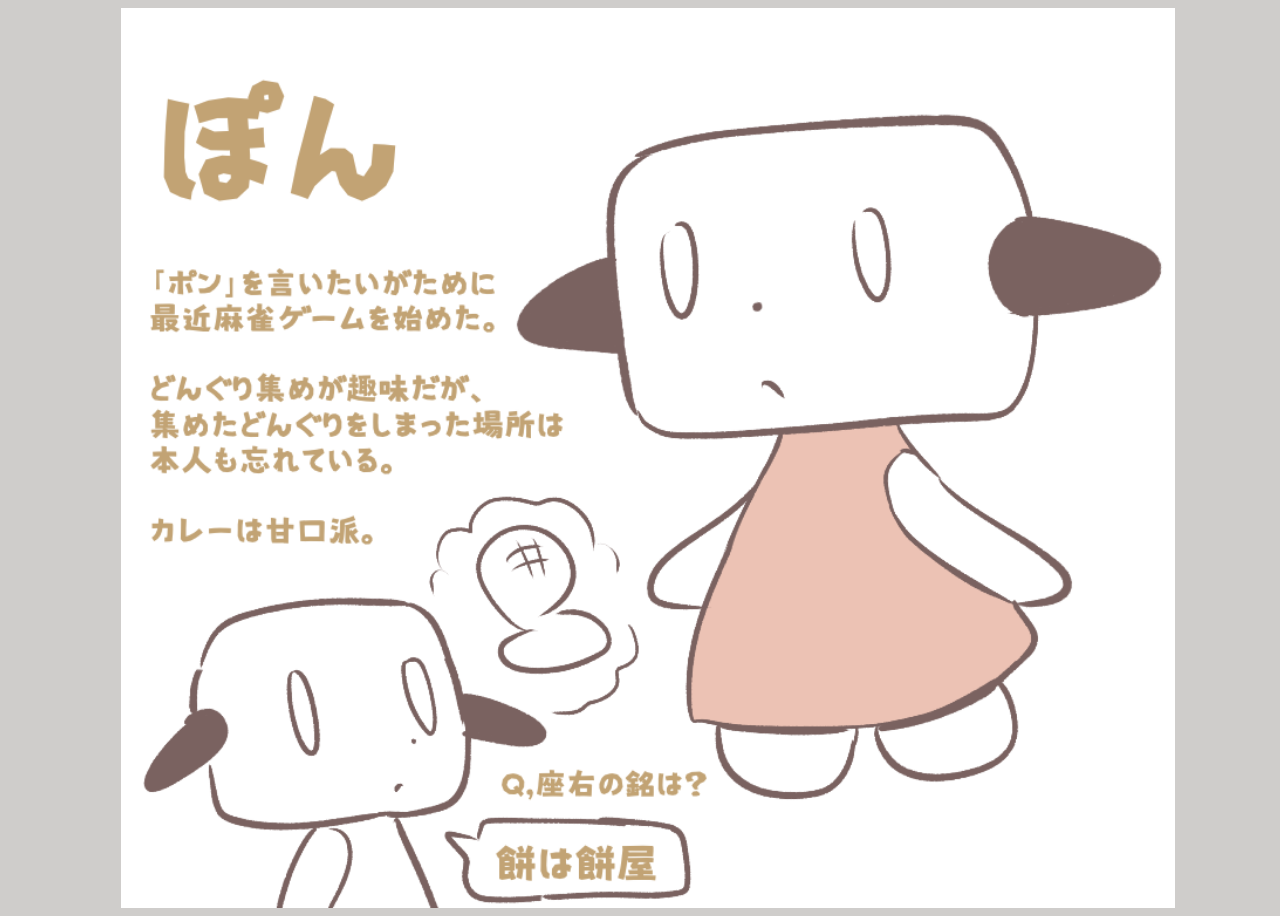
==== manga/pond-1.html @ 1e9252f2 "大胆リフォーム" ====
<!DOCTYPE html>
<html lang="ja">
<head>
    <meta charset="UTF-8">
    <meta name="viewport" content="width=device-width, initial-scale=1.0">
    <title>ぽんとD氏のまとめ その１</title>
    <!-- CSSファイルの読み込み -->
    <link rel="stylesheet" href="../style.css">
</head>
<body class="miru-body">
    <div class="viewer">
        <div class="kami">
             <img src="../image/Send Anywhere (2026-05-17 21-55-13)/無題384_20250403205710.png" alt="1ページ">
        </div>
        <div class="kami">
             <img src="../image/Send Anywhere (2026-05-17 21-55-13)/無題384_20250403190812.png" alt="1ページ">
        </div>
   </div>
</body>
---- style.css ----
@font-face {
  font-family: dot;
  src: url(font/DotGothic16-Regular.ttf) format(TrueType);
}

body {
  font-family: dot,sans-serif;
  background-color: rgb(228, 204, 174);
  text-align: center;
  max-width: 400px;
  color: rgb(167, 77, 77);
  padding: 0;
}

.mannga-list {
  padding: 10px 50px;
  max-width: 300px;
  margin: 0 auto;
  text-align: left;
}

.mannga-list li {
  list-style: none;
  margin-bottom: 10px;
}

.mannga-list a{
  text-decoration: none;
}

.icon {
  width: 150px;
  padding: 30px;
}

.miru-body {
  background-color: rgb(207, 205, 203);
}

.viewer {
  display: flex;
  width: 100vw;
  height: 100vh;
  overflow-x: auto;
  scroll-snap-type: x mandatory;
  -webkit-overflow-scrolling: auto;
  scroll-behavior: auto;
  direction: rtl;
}

.kami {
  flex: 0 0 100vw;
  width: 100vw;
  height: 100vh;
  scroll-snap-align: center;
  display: flex;
  justify-content: center;
  direction: ltr;
}

.kami img {
  max-width: 100%;
  max-height: 100%;
  object-fit: contain;
}
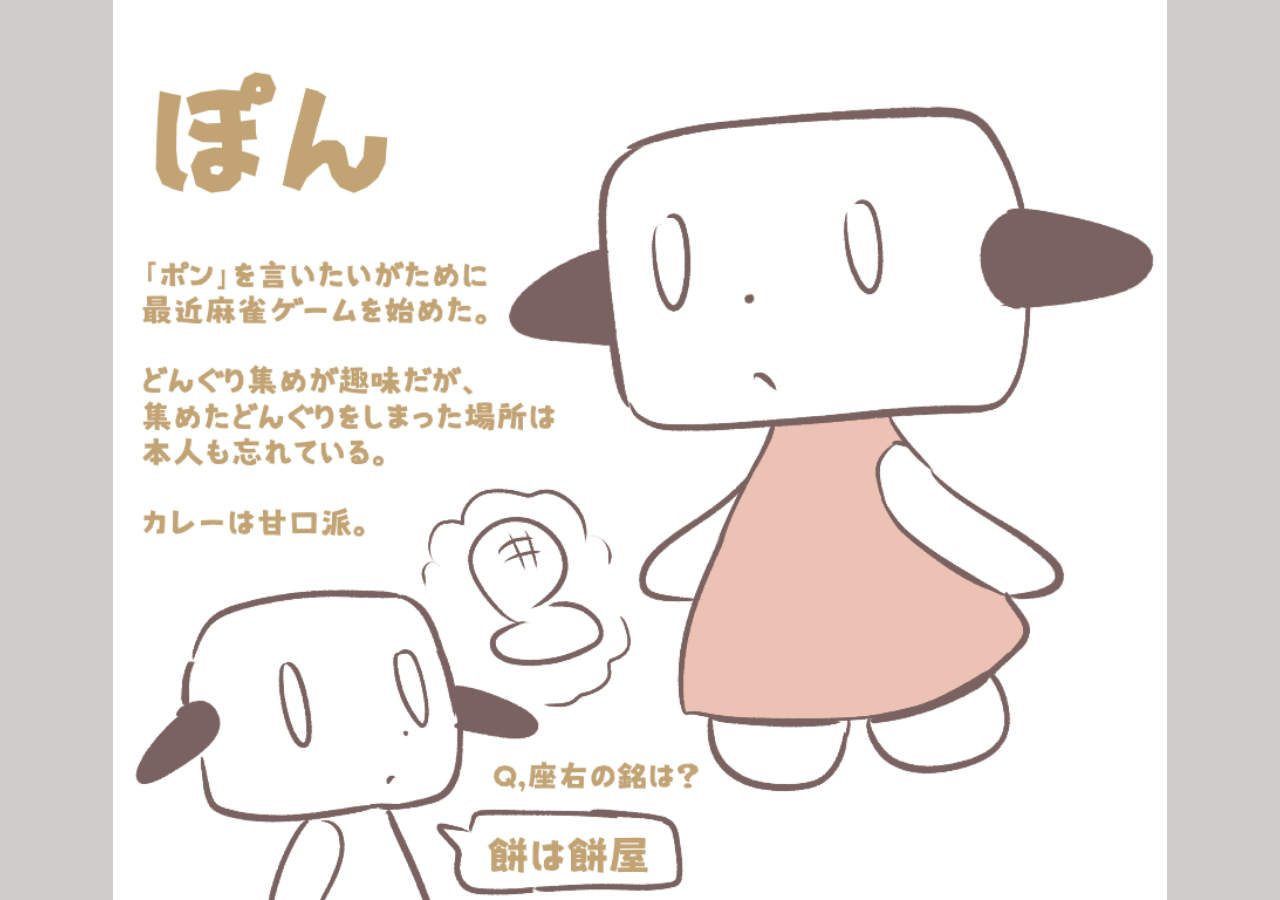
==== commit f67dc31f: "ぽんD" ====
--- a/manga/pond-1.html
+++ b/manga/pond-1.html
@@ -4,7 +4,6 @@
     <meta charset="UTF-8">
     <meta name="viewport" content="width=device-width, initial-scale=1.0">
     <title>ぽんとD氏のまとめ その１</title>
-    <!-- CSSファイルの読み込み -->
     <link rel="stylesheet" href="../style.css">
 </head>
 <body class="miru-body">
@@ -13,7 +12,62 @@
              <img src="../image/Send Anywhere (2026-05-17 21-55-13)/無題384_20250403205710.png" alt="1ページ">
         </div>
         <div class="kami">
-             <img src="../image/Send Anywhere (2026-05-17 21-55-13)/無題384_20250403190812.png" alt="1ページ">
+             <img src="../image/Send Anywhere (2026-05-17 21-55-13)/無題384_20250403190812.png" alt="2ページ">
+        </div>
+        <div class="kami">
+             <img src="../image/Send Anywhere (2026-05-17 21-55-13)/無題391_20250404165506.png" alt="3ページ">
+        </div>
+        <div class="kami">
+             <img src="../image/Send Anywhere (2026-05-17 21-55-13)/無題391_20250404165514.png" alt="4ページ">
+        </div>
+        <div class="kami">
+             <img src="../image/Send Anywhere (2026-05-17 21-55-13)/無題392_20250404172709.png" alt="5ページ">
+        </div>
+        <div class="kami">
+             <img src="../image/Send Anywhere (2026-05-17 21-55-13)/無題393_20250404182251.png" alt="6ページ">
+        </div>
+        <div class="kami">
+             <img src="../image/Send Anywhere (2026-05-17 21-20-55)/pond/無題762_20260323080817.png" alt="7ページ">
+        </div>
+        <div class="kami">
+             <img src="../image/Send Anywhere (2026-05-17 21-20-55)/pond/無題762_20260323080822.png" alt="8ページ">
+        </div>
+        <div class="kami">
+             <img src="../image/Send Anywhere (2026-05-17 21-20-55)/pond/無題762_20260323080828.png" alt="9ページ">
+        </div>
+        <div class="kami">
+             <img src="../image/Send Anywhere (2026-05-17 21-20-55)/pond/無題764_20260324231013.png" alt="10ページ">
+        </div>
+        <div class="kami">
+             <img src="../image/Send Anywhere (2026-05-17 21-20-55)/pond/無題764_20260324231017.png" alt="11ページ">
+        </div>
+        <div class="kami">
+             <img src="../image/Send Anywhere (2026-05-17 21-20-55)/pond/無題32.png" alt="13ページ">
+        </div>
+        <div class="kami">
+             <img src="../image/Send Anywhere (2026-05-17 21-20-55)/pond/無題62.png" alt="14ページ">
+        </div>
+        <div class="kami">
+             <img src="../image/Send Anywhere (2026-05-17 21-20-55)/pond/無題660_20251215135904.png" alt="15ページ">
+        </div>
+        <div class="kami">
+             <img src="../image/Send Anywhere (2026-05-17 21-20-55)/pond/無題698_20260111110737.png" alt="16ページ">
+        </div>
+        <div class="kami">
+             <img src="../image/Send Anywhere (2026-05-17 21-20-55)/pond/無題774_20260326212429.png" alt="17ページ">
+        </div>
+        <div class="kami">
+             <img src="../image/Send Anywhere (2026-05-17 21-20-55)/pond/無題775_20260328184619.png" alt="18ページ">
+        </div>
+        <div class="kami">
+             <img src="../image/Send Anywhere (2026-05-17 21-20-55)/pond/無題776_20260329194240.png" alt="19ページ">
+        </div>
+        <div class="kami">
+             <img src="../image/Send Anywhere (2026-05-17 21-20-55)/pond/無題766_20260324195042.png" alt="20ページ">
+        </div>
+        <div class="kami">
+             <img src="../image/Send Anywhere (2026-05-17 21-20-55)/pond/無題767.png" alt="6ページ">
         </div>
    </div>
+   <script src="../script.js"></script>
 </body>
--- a/style.css
+++ b/style.css
@@ -5,7 +5,7 @@
 
 body {
   font-family: dot,sans-serif;
-  background-color: rgb(228, 204, 174);
+  background-color: rgb(228, 206, 174);
   text-align: center;
   max-width: 400px;
   color: rgb(167, 77, 77);
@@ -35,16 +35,14 @@
 
 .miru-body {
   background-color: rgb(207, 205, 203);
+  margin: 0;
 }
 
 .viewer {
   display: flex;
   width: 100vw;
   height: 100vh;
-  overflow-x: auto;
-  scroll-snap-type: x mandatory;
-  -webkit-overflow-scrolling: auto;
-  scroll-behavior: auto;
+  overflow: hidden;
   direction: rtl;
 }
 
@@ -59,6 +57,8 @@
 }
 
 .kami img {
+  width: 100%;
+  height: 100%;
   max-width: 100%;
   max-height: 100%;
   object-fit: contain;
